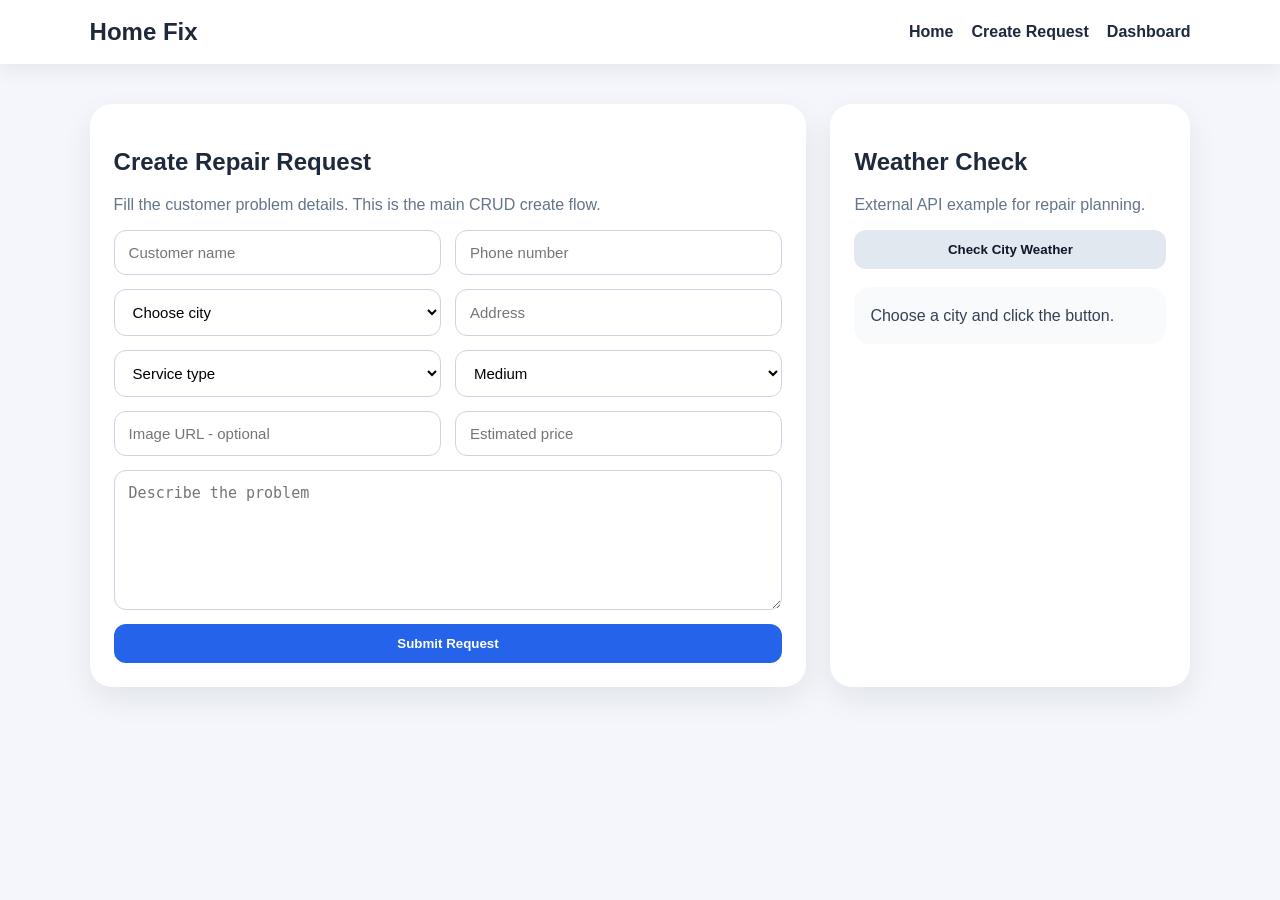
==== pages/create-request.html @ 34289ef5 "Initial frontend setup with Home Fix pages and API integration" ====
<!DOCTYPE html>
<html lang="en">
<head>
  <meta charset="UTF-8" />
  <meta name="viewport" content="width=device-width, initial-scale=1.0" />
  <title>Create Request | Home Fix</title>
  <link rel="stylesheet" href="../style/style.css" />
</head>
<body>
  <header class="navbar">
    <div class="logo">Home Fix</div>
    <nav>
      <a href="../index.html">Home</a>
      <a href="create-request.html">Create Request</a>
      <a href="dashboard.html">Dashboard</a>
    </nav>
  </header>

  <main class="page-layout">
    <section class="panel wide">
      <h1>Create Repair Request</h1>
      <p class="muted">Fill the customer problem details. This is the main CRUD create flow.</p>
      <div id="messageBox" class="message hidden"></div>

      <form id="requestForm" class="form grid-form">
        <input id="customerName" type="text" placeholder="Customer name" required />
        <input id="phone" type="text" placeholder="Phone number" required />
        <select id="city" required>
          <option value="">Choose city</option>
          <option value="Arara">Arara</option>
          <option value="Haifa">Haifa</option>
          <option value="Hadera">Hadera</option>
          <option value="Netanya">Netanya</option>
          <option value="Tel Aviv">Tel Aviv</option>
          <option value="Jerusalem">Jerusalem</option>
        </select>
        <input id="address" type="text" placeholder="Address" required />
        <select id="serviceType" required>
          <option value="">Service type</option>
          <option value="plumbing">Plumbing</option>
          <option value="electricity">Electricity</option>
          <option value="air_conditioning">Air conditioning</option>
          <option value="painting">Painting</option>
          <option value="carpentry">Carpentry</option>
          <option value="other">Other</option>
        </select>
        <select id="priority">
          <option value="low">Low</option>
          <option value="medium" selected>Medium</option>
          <option value="high">High</option>
          <option value="urgent">Urgent</option>
        </select>
        <input id="imageUrl" type="url" placeholder="Image URL - optional" />
        <input id="estimatedPrice" type="number" min="0" placeholder="Estimated price" />
        <textarea id="description" placeholder="Describe the problem" required></textarea>
        <button type="submit" class="btn primary full-row">Submit Request</button>
      </form>
    </section>

    <aside class="panel">
      <h2>Weather Check</h2>
      <p class="muted">External API example for repair planning.</p>
      <button id="weatherBtn" class="btn secondary full">Check City Weather</button>
      <div id="weatherBox" class="weather-box">Choose a city and click the button.</div>
    </aside>
  </main>

  <script src="../js/api.js"></script>
  <script src="../js/create-request.js"></script>
</body>
</html>
---- style/style.css ----
* {
  box-sizing: border-box;
}

body {
  margin: 0;
  font-family: Arial, sans-serif;
  background: #f4f6fb;
  color: #1e293b;
}

a {
  color: inherit;
  text-decoration: none;
}

.navbar {
  display: flex;
  align-items: center;
  justify-content: space-between;
  padding: 18px 7%;
  background: #ffffff;
  box-shadow: 0 4px 20px rgba(15, 23, 42, 0.08);
  position: sticky;
  top: 0;
  z-index: 10;
}

.logo {
  font-weight: 800;
  font-size: 24px;
}

nav {
  display: flex;
  gap: 18px;
  font-weight: 600;
}

.hero {
  display: grid;
  grid-template-columns: 1.2fr 0.8fr;
  gap: 28px;
  padding: 70px 7%;
  align-items: center;
}

.hero h1 {
  font-size: 52px;
  line-height: 1.05;
  margin: 16px 0;
}

.hero p {
  font-size: 18px;
  color: #64748b;
  max-width: 640px;
}

.badge {
  display: inline-block;
  padding: 8px 14px;
  border-radius: 999px;
  background: #e0f2fe;
  color: #0369a1;
  font-weight: 700;
}

.actions,
.card-actions,
.panel-header {
  display: flex;
  gap: 12px;
  align-items: center;
  flex-wrap: wrap;
}

.btn {
  border: none;
  border-radius: 12px;
  padding: 12px 18px;
  font-weight: 700;
  cursor: pointer;
  display: inline-block;
  text-align: center;
}

.primary {
  background: #2563eb;
  color: #ffffff;
}

.secondary {
  background: #e2e8f0;
  color: #0f172a;
}

.danger {
  background: #fee2e2;
  color: #991b1b;
}

.full {
  width: 100%;
}

.login-card,
.panel,
.request-card,
.features article,
.stat-card {
  background: #ffffff;
  border-radius: 22px;
  padding: 24px;
  box-shadow: 0 12px 30px rgba(15, 23, 42, 0.08);
}

.form {
  display: flex;
  flex-direction: column;
  gap: 14px;
}

.small-gap {
  margin-top: 16px;
  gap: 10px;
}

input,
select,
textarea {
  width: 100%;
  padding: 13px 14px;
  border: 1px solid #cbd5e1;
  border-radius: 12px;
  font-size: 15px;
  background: #fff;
}

textarea {
  min-height: 140px;
  resize: vertical;
}

.message {
  padding: 12px 14px;
  border-radius: 12px;
  margin: 16px 0;
  font-weight: 700;
}

.message.success {
  background: #dcfce7;
  color: #166534;
}

.message.error {
  background: #fee2e2;
  color: #991b1b;
}

.hidden {
  display: none;
}

.muted {
  color: #64748b;
}

.features {
  display: grid;
  grid-template-columns: repeat(3, 1fr);
  gap: 20px;
  padding: 0 7% 60px;
}

.page-layout,
.dashboard {
  padding: 40px 7%;
}

.page-layout {
  display: grid;
  grid-template-columns: 1fr 360px;
  gap: 24px;
}

.wide {
  width: 100%;
}

.grid-form {
  display: grid;
  grid-template-columns: repeat(2, 1fr);
}

.grid-form textarea,
.full-row {
  grid-column: 1 / -1;
}

.weather-box {
  margin-top: 18px;
  padding: 16px;
  border-radius: 16px;
  background: #f8fafc;
  color: #334155;
  line-height: 1.6;
}

.panel-header {
  justify-content: space-between;
}

.filters {
  display: grid;
  grid-template-columns: repeat(6, 1fr);
  gap: 10px;
  margin: 20px 0;
}

.stats-grid {
  display: grid;
  grid-template-columns: repeat(4, 1fr);
  gap: 12px;
  margin-bottom: 20px;
}

.stat-card span {
  display: block;
  color: #64748b;
  margin-bottom: 8px;
}

.stat-card strong {
  font-size: 28px;
}

.cards-grid {
  display: grid;
  grid-template-columns: repeat(2, 1fr);
  gap: 18px;
}

.card-top {
  display: flex;
  justify-content: space-between;
  gap: 12px;
  align-items: center;
}

.pill {
  border-radius: 999px;
  padding: 6px 10px;
  font-size: 13px;
  font-weight: 800;
  background: #e2e8f0;
}

.pill.urgent {
  background: #fee2e2;
  color: #991b1b;
}

.pill.high {
  background: #ffedd5;
  color: #9a3412;
}

.pill.medium {
  background: #dbeafe;
  color: #1d4ed8;
}

.pill.low {
  background: #dcfce7;
  color: #166534;
}

.details-list {
  list-style: none;
  padding: 0;
  line-height: 1.7;
  color: #475569;
}

.request-image {
  width: 100%;
  max-height: 220px;
  object-fit: cover;
  border-radius: 16px;
  margin-bottom: 14px;
}

.empty {
  padding: 24px;
  background: #f8fafc;
  border-radius: 16px;
}

@media (max-width: 900px) {
  .hero,
  .page-layout,
  .features,
  .cards-grid,
  .stats-grid,
  .filters,
  .grid-form {
    grid-template-columns: 1fr;
  }

  .hero h1 {
    font-size: 38px;
  }
}
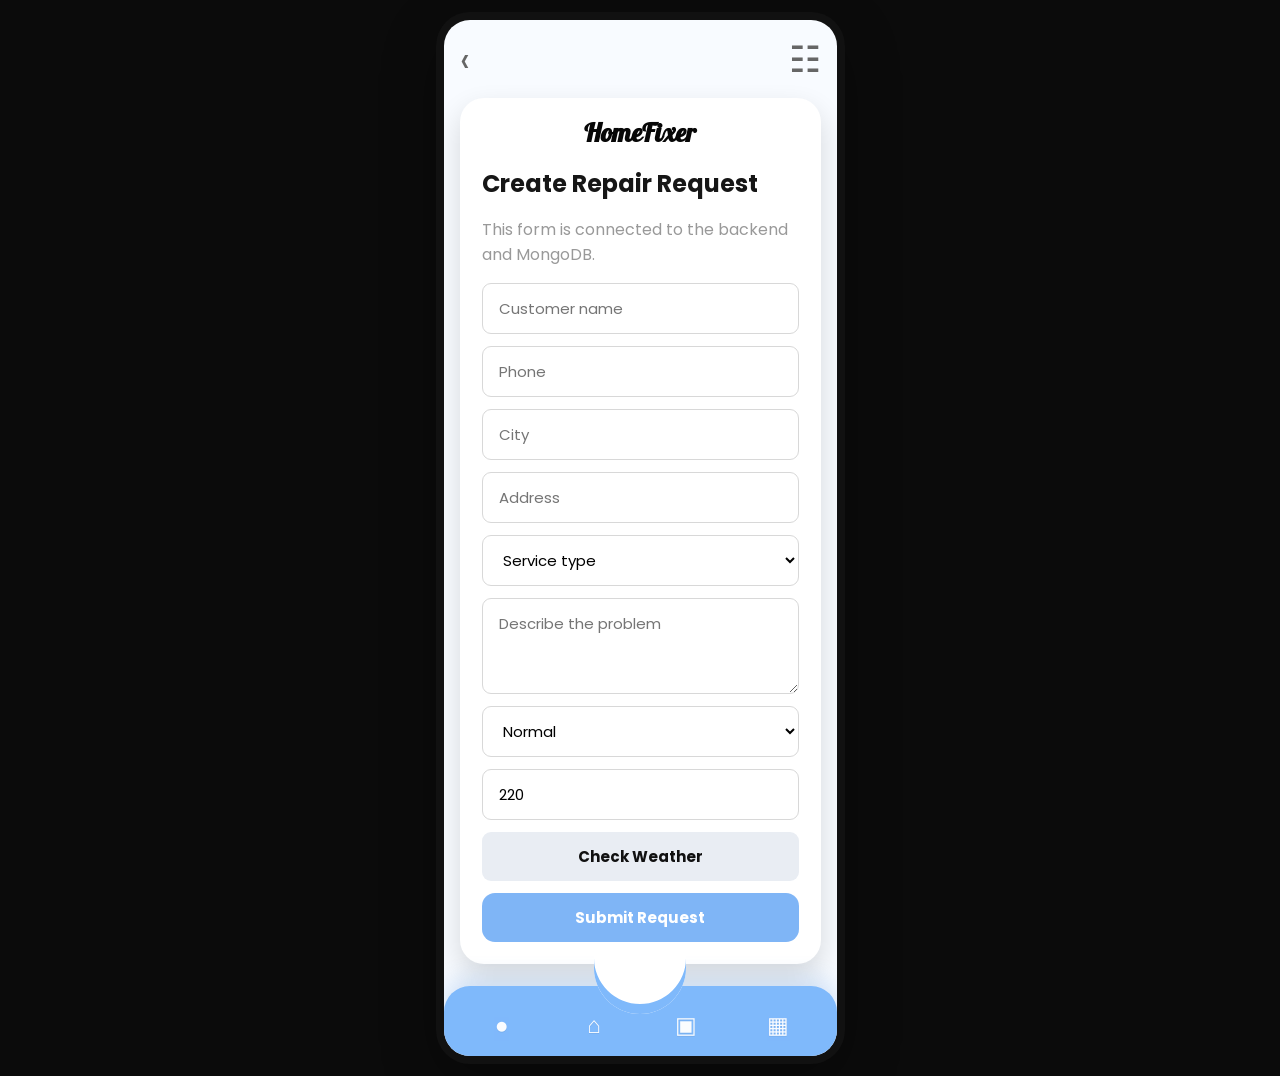
==== commit 4b95895b: "Update client UI to match Figma screens" ====
--- a/pages/create-request.html
+++ b/pages/create-request.html
@@ -3,66 +3,55 @@
 <head>
   <meta charset="UTF-8" />
   <meta name="viewport" content="width=device-width, initial-scale=1.0" />
-  <title>Create Request | Home Fix</title>
+  <title>Home Fixer | Create Request</title>
   <link rel="stylesheet" href="../style/style.css" />
 </head>
 <body>
-  <header class="navbar">
-    <div class="logo">Home Fix</div>
-    <nav>
-      <a href="../index.html">Home</a>
-      <a href="create-request.html">Create Request</a>
-      <a href="dashboard.html">Dashboard</a>
-    </nav>
-  </header>
+  <main class="phone-frame app-phone white-screen request-screen">
+    <header class="top-icons">
+      <a href="home.html" class="icon-link">‹</a>
+      <a href="dashboard.html" class="icon-link">☷</a>
+    </header>
 
-  <main class="page-layout">
-    <section class="panel wide">
-      <h1>Create Repair Request</h1>
-      <p class="muted">Fill the customer problem details. This is the main CRUD create flow.</p>
-      <div id="messageBox" class="message hidden"></div>
+    <section class="request-card">
+      <h1 class="brand small-brand center">HomeFixer</h1>
+      <h2>Create Repair Request</h2>
+      <p class="muted">This form is connected to the backend and MongoDB.</p>
 
-      <form id="requestForm" class="form grid-form">
-        <input id="customerName" type="text" placeholder="Customer name" required />
-        <input id="phone" type="text" placeholder="Phone number" required />
-        <select id="city" required>
-          <option value="">Choose city</option>
-          <option value="Arara">Arara</option>
-          <option value="Haifa">Haifa</option>
-          <option value="Hadera">Hadera</option>
-          <option value="Netanya">Netanya</option>
-          <option value="Tel Aviv">Tel Aviv</option>
-          <option value="Jerusalem">Jerusalem</option>
-        </select>
-        <input id="address" type="text" placeholder="Address" required />
+      <form id="requestForm" class="stack-form">
+        <input id="customerName" placeholder="Customer name" required />
+        <input id="phone" placeholder="Phone" required />
+        <input id="city" placeholder="City" required />
+        <input id="address" placeholder="Address" required />
         <select id="serviceType" required>
           <option value="">Service type</option>
           <option value="plumbing">Plumbing</option>
-          <option value="electricity">Electricity</option>
-          <option value="air_conditioning">Air conditioning</option>
+          <option value="electric">Electric</option>
+          <option value="cleaning">Cleaning</option>
+          <option value="maintenance">Maintenance</option>
           <option value="painting">Painting</option>
           <option value="carpentry">Carpentry</option>
-          <option value="other">Other</option>
         </select>
+        <textarea id="description" placeholder="Describe the problem" required></textarea>
         <select id="priority">
-          <option value="low">Low</option>
-          <option value="medium" selected>Medium</option>
+          <option value="normal">Normal</option>
           <option value="high">High</option>
           <option value="urgent">Urgent</option>
         </select>
-        <input id="imageUrl" type="url" placeholder="Image URL - optional" />
-        <input id="estimatedPrice" type="number" min="0" placeholder="Estimated price" />
-        <textarea id="description" placeholder="Describe the problem" required></textarea>
-        <button type="submit" class="btn primary full-row">Submit Request</button>
+        <input id="estimatedPrice" type="number" placeholder="Estimated price ₪" value="220" />
+        <button type="button" id="weatherBtn" class="btn btn-soft">Check Weather</button>
+        <div id="weatherBox" class="inline-message hidden"></div>
+        <button type="submit" class="btn blue-wide">Submit Request</button>
+        <div id="requestMessage" class="inline-message hidden"></div>
       </form>
     </section>
 
-    <aside class="panel">
-      <h2>Weather Check</h2>
-      <p class="muted">External API example for repair planning.</p>
-      <button id="weatherBtn" class="btn secondary full">Check City Weather</button>
-      <div id="weatherBox" class="weather-box">Choose a city and click the button.</div>
-    </aside>
+    <nav class="bottom-nav figma-nav">
+      <a href="../index.html" title="Profile">●</a>
+      <a href="home.html" title="Home">⌂</a>
+      <a href="messages.html" title="Messages">▣</a>
+      <a href="dashboard.html" title="Cart">▦</a>
+    </nav>
   </main>
 
   <script src="../js/api.js"></script>
--- a/style/style.css
+++ b/style/style.css
@@ -1,315 +1,1231 @@
-* {
-  box-sizing: border-box;
-}
+@import url('https://fonts.googleapis.com/css2?family=Lobster&family=Poppins:wght@300;400;500;600;700;800&display=swap');
+
+:root {
+  --blue: #7fb5f6;
+  --blue-dark: #5ca3f4;
+  --soft-blue: #e8f3ff;
+  --text: #161616;
+  --muted: #747474;
+  --line: #dddddd;
+  --card: #ffffff;
+  --grey: #d9d9d9;
+  --shadow: 0 12px 28px rgba(0, 0, 0, .14);
+  --radius: 22px;
+}
+
+* { box-sizing: border-box; }
 
 body {
   margin: 0;
-  font-family: Arial, sans-serif;
-  background: #f4f6fb;
-  color: #1e293b;
-}
-
-a {
-  color: inherit;
-  text-decoration: none;
-}
-
-.navbar {
-  display: flex;
-  align-items: center;
+  min-height: 100vh;
+  font-family: 'Poppins', Arial, sans-serif;
+  color: var(--text);
+  background: #0b0b0b;
+}
+
+a { color: inherit; text-decoration: none; }
+button, input, select, textarea { font-family: inherit; }
+button, a { cursor: pointer; }
+
+.phone-frame {
+  width: min(100vw, 393px);
+  min-height: 852px;
+  margin: 0 auto;
+  background: #fff;
+  position: relative;
+  overflow: hidden;
+}
+
+.auth-bg {
+  background: #ffffff;
+}
+
+.auth-phone {
+  border-radius: 0 0 18px 18px;
+}
+
+.ios-status {
+  height: 44px;
+  display: flex;
   justify-content: space-between;
-  padding: 18px 7%;
-  background: #ffffff;
-  box-shadow: 0 4px 20px rgba(15, 23, 42, 0.08);
-  position: sticky;
-  top: 0;
-  z-index: 10;
-}
-
-.logo {
+  padding: 12px 22px 0;
+  font-weight: 700;
+  font-size: 14px;
+}
+
+.ios-homebar {
+  width: 140px;
+  height: 5px;
+  border-radius: 20px;
+  background: #000;
+  position: absolute;
+  bottom: 8px;
+  left: 50%;
+  transform: translateX(-50%);
+}
+
+.brand {
+  font-family: 'Lobster', cursive;
+  letter-spacing: .2px;
+}
+
+.brand-dark {
+  font-size: 50px;
+  text-align: center;
+  margin: 78px 0 72px;
+  color: #000;
+}
+
+.small-brand {
+  margin: 0;
+  font-size: 26px;
+  line-height: 1;
+  color: #070707;
+}
+
+.center { text-align: center; }
+
+.signin-content {
+  padding: 0 20px;
+  text-align: center;
+}
+
+.signin-content h2 {
+  font-size: 18px;
+  margin: 0 0 8px;
+}
+
+.signin-content p {
+  margin: 0 0 28px;
+  font-size: 16px;
+}
+
+.stack-form {
+  display: grid;
+  gap: 12px;
+}
+
+input, select, textarea {
+  width: 100%;
+  border: 1px solid #d8d8d8;
+  border-radius: 9px;
+  padding: 13px 16px;
+  font-size: 15px;
+  background: #fff;
+  outline: none;
+}
+
+textarea {
+  min-height: 96px;
+  resize: vertical;
+}
+
+.btn {
+  display: inline-flex;
+  align-items: center;
+  justify-content: center;
+  border: 0;
+  border-radius: 9px;
+  padding: 13px 18px;
+  font-weight: 700;
+  font-size: 15px;
+}
+
+.btn-black {
+  background: #000;
+  color: #fff;
+}
+
+.blue-wide {
+  background: var(--blue);
+  color: #fff;
+  border-radius: 13px;
+}
+
+.btn-soft {
+  background: #e9edf3;
+  color: #111;
+}
+
+.divider {
+  display: grid;
+  grid-template-columns: 1fr auto 1fr;
+  align-items: center;
+  gap: 14px;
+  color: #888;
+  margin: 32px 0;
+}
+
+.divider span { height: 1px; background: #e2e2e2; }
+.divider b { font-weight: 400; }
+
+.social-btn {
+  height: 43px;
+  border-radius: 8px;
+  background: #eee;
+  display: flex;
+  justify-content: center;
+  align-items: center;
+  margin-bottom: 12px;
+  gap: 12px;
+  font-size: 15px;
+}
+
+.google-g { color: #4285f4; font-weight: 800; font-size: 20px; }
+.apple-logo { color: #000; font-size: 18px; }
+
+.terms {
+  font-size: 13px !important;
+  color: #888;
+  line-height: 1.5;
+  margin-top: 32px !important;
+}
+
+.app-phone {
+  min-height: 852px;
+  padding: 22px 16px 92px;
+  background: #fff;
+}
+
+.white-screen { background: #fff; }
+
+.home-header {
+  display: flex;
+  justify-content: space-between;
+  align-items: flex-start;
+  margin-bottom: 36px;
+}
+
+.home-header p {
+  margin: 4px 0 0;
+  color: #777;
+  font-size: 15px;
+}
+
+.avatar {
+  width: 48px;
+  height: 48px;
+  border-radius: 15px;
+  background:
+    radial-gradient(circle at 50% 36%, #333 0 14%, transparent 15%),
+    radial-gradient(circle at 50% 78%, #d9bba0 0 33%, transparent 34%),
+    linear-gradient(135deg, #e8eff7, #fff);
+  box-shadow: 0 8px 18px rgba(0,0,0,.14);
+}
+
+.search-row {
+  display: grid;
+  grid-template-columns: 1fr 56px;
+  gap: 14px;
+  align-items: center;
+  margin-bottom: 26px;
+}
+
+.search-box {
+  height: 54px;
+  border-radius: 15px;
+  background: #fff;
+  box-shadow: var(--shadow);
+  display: flex;
+  align-items: center;
+  gap: 14px;
+  padding: 0 18px;
+  color: #5f606a;
+  font-weight: 600;
+}
+
+.search-box:first-letter { font-size: 30px; color: #000; }
+
+.filter-btn {
+  height: 55px;
+  min-width: 55px;
+  border: 0;
+  border-radius: 15px;
+  background: var(--blue);
+  font-size: 26px;
+  display: flex;
+  align-items: center;
+  justify-content: center;
+}
+
+.chips {
+  display: flex;
+  gap: 12px;
+  overflow-x: auto;
+  padding: 0 0 12px;
+  margin-bottom: 10px;
+}
+
+.chip {
+  border: 0;
+  white-space: nowrap;
+  background: #f0f0f4;
+  padding: 12px 20px;
+  border-radius: 15px;
+  font-weight: 700;
+  color: #444;
+}
+
+.chip.active {
+  background: var(--blue);
+  color: #fff;
+  box-shadow: 0 10px 18px rgba(84, 149, 235, .35);
+}
+
+.provider-grid {
+  display: grid;
+  grid-template-columns: 1fr 1fr;
+  gap: 18px;
+  padding-bottom: 34px;
+}
+
+.provider-card {
+  min-height: 205px;
+  background: #fff;
+  border-radius: 18px;
+  padding: 16px 12px;
+  box-shadow: 0 8px 20px rgba(0,0,0,.12);
+  display: flex;
+  flex-direction: column;
+  justify-content: space-between;
+}
+
+.provider-card p {
+  color: #666;
+  font-weight: 700;
+  line-height: 1.18;
+  margin: 8px 0;
+}
+
+.provider-logo {
+  text-align: center;
+  display: grid;
+  place-items: center;
+  gap: 1px;
+  min-height: 86px;
+}
+
+.provider-logo span {
+  display: grid;
+  place-items: center;
+  font-size: 42px;
+  line-height: 1;
+}
+
+.provider-logo strong {
+  display: block;
+  letter-spacing: 1px;
+  font-size: 17px;
+}
+
+.provider-logo small {
+  display: block;
+  font-size: 7px;
+  letter-spacing: 4px;
+}
+
+.logo-horse span {
+  width: 74px;
+  height: 74px;
+  background: #000;
+  color: #fff;
+  font-size: 52px;
+}
+
+.logo-horse strong {
+  font-weight: 400;
+  font-size: 24px;
+  margin-top: 6px;
+}
+
+.logo-flash span { color: #e7bc58; font-size: 60px; }
+.logo-flash strong { color: #161d4d; }
+.logo-master span { color: #d9ab4a; font-size: 54px; }
+.logo-master strong { color: #444; }
+.logo-otieno span { color: #3260a6; font-size: 58px; }
+.logo-otieno strong { color: #27346b; }
+
+.stars {
+  font-size: 17px;
+  letter-spacing: 1px;
+  color: #111;
+}
+
+.stars span {
+  font-size: 13px;
+  margin-left: 3px;
+}
+
+.floating-plus {
+  position: absolute;
+  left: 50%;
+  bottom: 53px;
+  transform: translateX(-50%);
+  z-index: 5;
+  width: 64px;
+  height: 64px;
+  border-radius: 50%;
+  display: grid;
+  place-items: center;
+  background: var(--blue);
+  color: #fff;
+  font-size: 38px;
+  box-shadow: 0 10px 20px rgba(0,0,0,.2);
+}
+
+.bottom-nav {
+  position: absolute;
+  left: 0;
+  right: 0;
+  bottom: 0;
+  height: 72px;
+  border-radius: 24px 24px 0 0;
+  background: var(--blue);
+  display: grid;
+  grid-template-columns: repeat(4, 1fr);
+  align-items: center;
+  padding-bottom: 12px;
+}
+
+.bottom-nav a {
+  text-align: center;
+  color: #fff;
+  font-size: 23px;
+  opacity: .9;
+}
+
+.bottom-nav a.active {
+  transform: translateY(-2px);
   font-weight: 800;
-  font-size: 24px;
-}
-
-nav {
-  display: flex;
-  gap: 18px;
-  font-weight: 600;
-}
-
-.hero {
-  display: grid;
-  grid-template-columns: 1.2fr 0.8fr;
-  gap: 28px;
-  padding: 70px 7%;
-  align-items: center;
-}
-
-.hero h1 {
-  font-size: 52px;
-  line-height: 1.05;
-  margin: 16px 0;
-}
-
-.hero p {
-  font-size: 18px;
-  color: #64748b;
-  max-width: 640px;
-}
-
-.badge {
-  display: inline-block;
-  padding: 8px 14px;
-  border-radius: 999px;
-  background: #e0f2fe;
-  color: #0369a1;
+}
+
+.top-icons {
+  display: flex;
+  justify-content: space-between;
+  align-items: center;
+}
+
+.icon-link {
+  font-size: 36px;
+  color: #666;
+  line-height: 1;
+}
+
+.provider-details {
+  text-align: left;
+  padding: 16px 0 0;
+}
+
+.provider-details .provider-logo {
+  margin: 0 auto 18px;
+}
+
+.provider-details .provider-logo span {
+  margin: 0 auto;
+}
+
+.provider-details .stars {
+  margin: 24px 0 14px;
+}
+
+.provider-name-line {
+  color: #555;
   font-weight: 700;
 }
 
-.actions,
-.card-actions,
-.panel-header {
-  display: flex;
-  gap: 12px;
-  align-items: center;
-  flex-wrap: wrap;
-}
-
-.btn {
-  border: none;
+.provider-copy {
+  color: #555;
+  line-height: 1.25;
+  font-size: 15px;
+}
+
+.provider-actions {
+  position: absolute;
+  left: 16px;
+  right: 16px;
+  bottom: 56px;
+  display: grid;
+  grid-template-columns: 1fr auto 1fr;
+  gap: 14px;
+  align-items: center;
+}
+
+.pill-blue {
+  border: 0;
+  background: var(--blue);
+  color: #fff;
   border-radius: 12px;
-  padding: 12px 18px;
+  padding: 10px 12px;
+  text-align: center;
+  font-weight: 500;
+}
+
+.provider-actions span {
+  color: #999;
   font-weight: 700;
-  cursor: pointer;
-  display: inline-block;
+}
+
+.provider-note {
+  position: absolute;
+  left: 16px;
+  right: 16px;
+  bottom: 28px;
+}
+
+.muted { color: #999; }
+
+.modal-overlay {
+  position: absolute;
+  inset: 0;
+  background: rgba(220,220,220,.78);
+  display: grid;
+  place-items: center;
+  z-index: 20;
+}
+
+.hidden { display: none !important; }
+
+.phone-modal {
+  width: 270px;
+  min-height: 170px;
+  border-radius: 24px;
+  background: #fff;
+  box-shadow: var(--shadow);
+  padding: 22px;
+  position: relative;
+  display: grid;
+  place-items: center;
+}
+
+.back-mini {
+  position: absolute;
+  left: 18px;
+  top: 10px;
+  border: 0;
+  background: transparent;
+  font-size: 34px;
+  color: #666;
+}
+
+.phone-modal h2 {
+  color: #676974;
+  font-size: 25px;
+  margin: 20px 0 10px;
+}
+
+.call-btn {
+  background: #d8d8d8;
+  color: #65666c;
+  min-width: 185px;
+  border-radius: 22px;
+  padding: 12px;
   text-align: center;
-}
-
-.primary {
-  background: #2563eb;
-  color: #ffffff;
-}
-
-.secondary {
-  background: #e2e8f0;
-  color: #0f172a;
-}
-
-.danger {
-  background: #fee2e2;
-  color: #991b1b;
-}
-
-.full {
-  width: 100%;
-}
-
-.login-card,
-.panel,
-.request-card,
-.features article,
-.stat-card {
-  background: #ffffff;
-  border-radius: 22px;
-  padding: 24px;
-  box-shadow: 0 12px 30px rgba(15, 23, 42, 0.08);
-}
-
-.form {
+  font-weight: 700;
+}
+
+.message-top {
+  display: grid;
+  grid-template-columns: 36px 1fr 36px;
+  align-items: center;
+  margin-bottom: 24px;
+}
+
+.message-top h1 {
+  text-align: center;
+  font-size: 17px;
+  margin: 0;
+}
+
+.notify-row {
+  display: flex;
+  align-items: center;
+  gap: 8px;
+  font-size: 11px;
+  color: #777;
+  border-bottom: 1px solid #eee;
+  padding-bottom: 16px;
+}
+
+.switch { margin-left: auto; }
+.switch input { display: none; }
+.switch i {
+  width: 30px;
+  height: 16px;
+  background: #aaa;
+  border-radius: 20px;
+  display: block;
+  position: relative;
+}
+.switch i::before {
+  content: '';
+  position: absolute;
+  width: 13px;
+  height: 13px;
+  border-radius: 50%;
+  background: #fff;
+  top: 1.5px;
+  left: 2px;
+}
+
+.message-item {
+  display: grid;
+  grid-template-columns: 42px 1fr auto;
+  gap: 10px;
+  align-items: center;
+  border-bottom: 1px solid #eee;
+  padding: 15px 0;
+  position: relative;
+}
+
+.message-item strong { font-size: 12px; }
+.message-item p { margin: 4px 0 0; font-size: 11px; color: #777; }
+.message-item time { font-size: 10px; color: #aaa; }
+
+.blue-text { color: #4f9af4 !important; }
+
+.unread-dot {
+  width: 9px;
+  height: 9px;
+  border-radius: 50%;
+  background: #61a9ff;
+  position: absolute;
+  right: 0;
+  bottom: 12px;
+}
+
+.mini-logo {
+  width: 30px;
+  height: 30px;
+  display: grid;
+  place-items: center;
+  background: #eee;
+}
+
+.horse-mini { background: #000; color: #fff; }
+.flash-mini { color: #2c60b4; }
+
+.chat-screen {
+  padding-bottom: 66px;
+}
+
+.chat-logo-area {
+  display: grid;
+  place-items: center;
+  min-height: 140px;
+}
+
+.chat-logo-area .provider-logo {
+  transform: scale(.72);
+}
+
+.chat-thread {
   display: flex;
   flex-direction: column;
   gap: 14px;
 }
 
-.small-gap {
-  margin-top: 16px;
+.bubble {
+  max-width: 250px;
+  border-radius: 14px;
+  padding: 12px 16px;
+  line-height: 1.2;
+  font-size: 13px;
+  box-shadow: 0 8px 16px rgba(0,0,0,.12);
+}
+
+.bubble.provider {
+  background: #d9d9d9;
+  align-self: flex-start;
+}
+
+.bubble.me {
+  background: var(--blue);
+  color: #fff;
+  align-self: flex-end;
+}
+
+.summary {
+  font-size: 12px;
+  max-width: 290px;
+}
+
+.confirm-pill {
+  align-self: flex-end;
+  background: var(--blue);
+  color: #fff;
+  border-radius: 12px;
+  padding: 9px 14px;
+  font-size: 12px;
+}
+
+.payment-prompt {
+  display: flex;
+  gap: 14px;
+  align-self: flex-end;
+  font-size: 10px;
+  align-items: center;
+}
+
+.payment-prompt span {
+  background: #fff;
+  box-shadow: var(--shadow);
+  padding: 8px 10px;
+  border-radius: 10px;
+  font-weight: 700;
+}
+
+.payment-prompt a {
+  background: #46a832;
+  color: #fff;
+  border-radius: 4px;
+  padding: 7px 14px;
+}
+
+.chat-input {
+  position: absolute;
+  left: 12px;
+  right: 12px;
+  bottom: 12px;
+  display: grid;
+  grid-template-columns: 32px 1fr 32px;
+  align-items: center;
+  gap: 6px;
+}
+
+.plus-chat {
+  width: 29px;
+  height: 29px;
+  border-radius: 50%;
+  display: grid;
+  place-items: center;
+  background: var(--blue);
+  color: #fff;
+  font-size: 22px;
+}
+
+.chat-input input {
+  background: #ddd;
+  border: 0;
+  height: 31px;
+  border-radius: 18px;
+  padding: 0 16px;
+  font-size: 12px;
+}
+
+.chat-input button {
+  border: 0;
+  background: #ddd;
+  height: 31px;
+  border-radius: 18px;
+  color: #777;
+}
+
+.attach-thread {
+  min-height: 300px;
+}
+
+.attach-panel {
+  position: absolute;
+  left: 10px;
+  right: 10px;
+  bottom: 52px;
+  background: #d3d3d3;
+  border-radius: 18px;
+  padding: 13px;
+}
+
+.grabber {
+  width: 42px;
+  height: 4px;
+  border-radius: 10px;
+  background: #888;
+  margin: 0 auto 10px;
+}
+
+.photos-row {
+  display: grid;
+  grid-template-columns: 86px 1fr 1fr;
+  gap: 8px;
+  align-items: center;
+  position: relative;
+}
+
+.photos-row a {
+  position: absolute;
+  right: 4px;
+  top: -8px;
+  color: var(--blue-dark);
+  font-size: 14px;
+}
+
+.camera-tile, .photo-tile {
+  height: 82px;
+  border-radius: 16px;
+  border: 0;
+}
+
+.camera-tile {
+  background: #aaa;
+  color: #fff;
+  font-size: 31px;
+}
+
+.photo-tile {
+  background-size: cover;
+  background-position: center;
+  position: relative;
+}
+
+.photo-one {
+  background-image: linear-gradient(45deg, #e6e6e6, #c2c2c2);
+}
+
+.photo-two {
+  background-image: linear-gradient(135deg, #dfd1b5, #8eb46f);
+}
+
+.photo-tile b {
+  position: absolute;
+  right: 8px;
+  top: 8px;
+  width: 18px;
+  height: 18px;
+  border: 3px solid #fff;
+  border-radius: 50%;
+}
+
+.attach-panel hr {
+  border: 0;
+  border-top: 1px solid #9d9d9d;
+}
+
+.attach-panel button:not(.camera-tile) {
+  display: block;
+  border: 0;
+  background: rgba(255,255,255,.45);
+  color: #fff;
+  padding: 5px 14px;
+  border-radius: 18px;
+  margin: 7px 0;
+  font-weight: 800;
+}
+
+.payment-screen {
+  padding: 20px 24px;
+}
+
+.payment-content h1 {
+  font-size: 17px;
+  margin: 28px 0 26px;
+}
+
+.price-row, .total-row {
+  display: flex;
+  justify-content: space-between;
+  align-items: center;
+  margin: 18px 20px;
+  color: #747474;
+  font-size: 18px;
+}
+
+.total-row {
+  color: #000;
+  font-weight: 800;
+  font-size: 20px;
+}
+
+.payment-content hr {
+  border: 0;
+  border-top: 1px solid #999;
+  margin: 14px 10px;
+}
+
+.payment-content h2 {
+  font-size: 18px;
+}
+
+.card-option {
+  min-height: 72px;
+  border-radius: 18px;
+  display: grid;
+  grid-template-columns: 92px 1fr 24px;
+  align-items: center;
   gap: 10px;
-}
-
-input,
-select,
-textarea {
-  width: 100%;
-  padding: 13px 14px;
-  border: 1px solid #cbd5e1;
-  border-radius: 12px;
-  font-size: 15px;
+  padding: 13px;
+  margin: 16px 0;
+  background: #ddd;
+  box-shadow: var(--shadow);
+}
+
+.card-option.selected {
+  background: #763a20;
+  color: #fff;
+}
+
+.card-option input {
+  width: 22px;
+}
+
+.mc-logo {
+  width: 86px;
+  height: 42px;
+  border-radius: 20px;
+  background: radial-gradient(circle at 35% 50%, #c53628 0 38%, transparent 39%),
+              radial-gradient(circle at 62% 50%, #efb23e 0 38%, transparent 39%);
+  color: #fff;
+  display: grid;
+  place-items: center;
+  font-weight: 800;
+  font-style: italic;
+  font-size: 13px;
+}
+
+.visa-logo {
+  color: #2d5ba9;
+  font-size: 30px;
+  font-weight: 800;
+  font-style: italic;
+}
+
+.card-option small {
+  display: block;
+  color: rgba(255,255,255,.65);
+  margin-top: 6px;
+}
+
+.card-option:not(.selected) small {
+  color: #888;
+}
+
+.pay-row {
+  display: grid;
+  grid-template-columns: 1fr 1fr;
+  gap: 20px;
+  align-items: center;
+  margin: 28px 0;
+}
+
+.pay-row div span {
+  color: #888;
+  font-size: 19px;
+}
+
+.pay-row div b {
+  display: block;
+  font-size: 28px;
+}
+
+.pay-btn {
+  border-radius: 18px;
+  height: 62px;
+  font-size: 18px;
+}
+
+.save-card {
+  display: flex;
+  align-items: center;
+  gap: 12px;
+  font-size: 13px;
+  margin: 20px 0;
+}
+
+.save-card input {
+  width: 34px;
+  height: 34px;
+}
+
+.secure-text {
+  color: #777;
+  line-height: 1.45;
+  font-size: 14px;
+}
+
+.success-screen {
+  display: grid;
+  place-items: center;
+}
+
+.success-card {
+  width: 290px;
+  min-height: 360px;
+  border-radius: 24px;
   background: #fff;
-}
-
-textarea {
-  min-height: 140px;
-  resize: vertical;
-}
-
-.message {
-  padding: 12px 14px;
-  border-radius: 12px;
-  margin: 16px 0;
+  box-shadow: var(--shadow);
+  display: grid;
+  justify-items: center;
+  align-content: center;
+  gap: 14px;
+  padding: 24px;
+  text-align: center;
+}
+
+.success-icon {
+  width: 92px;
+  height: 92px;
+  border-radius: 50%;
+  background: var(--blue);
+  color: #fff;
+  display: grid;
+  place-items: center;
+  font-size: 60px;
+  font-weight: 800;
+}
+
+.success-card h1 {
+  color: var(--blue);
+  font-size: 28px;
+  margin: 0;
+}
+
+.success-card p {
+  color: #777;
   font-weight: 700;
-}
-
-.message.success {
-  background: #dcfce7;
-  color: #166534;
-}
-
-.message.error {
-  background: #fee2e2;
-  color: #991b1b;
-}
-
-.hidden {
-  display: none;
-}
-
-.muted {
-  color: #64748b;
-}
-
-.features {
-  display: grid;
-  grid-template-columns: repeat(3, 1fr);
-  gap: 20px;
-  padding: 0 7% 60px;
-}
-
-.page-layout,
-.dashboard {
-  padding: 40px 7%;
-}
-
-.page-layout {
-  display: grid;
-  grid-template-columns: 1fr 360px;
-  gap: 24px;
-}
-
-.wide {
-  width: 100%;
-}
-
-.grid-form {
+  margin: 0;
+}
+
+.success-btn {
+  width: 200px;
+  height: 70px;
+  border-radius: 20px;
+  background: var(--blue);
+  color: #fff;
+  font-size: 20px;
+  margin-top: 20px;
+}
+
+.request-screen, .dashboard-phone {
+  background: #f8fbff;
+}
+
+.request-card {
+  margin-top: 20px;
+  background: #fff;
+  border-radius: 24px;
+  padding: 22px;
+  box-shadow: var(--shadow);
+}
+
+.request-card h2 {
+  margin-bottom: 6px;
+}
+
+.inline-message {
+  border-radius: 14px;
+  padding: 11px 14px;
+  font-weight: 700;
+  font-size: 14px;
+}
+
+.inline-message.success {
+  background: #e2f8e7;
+  color: #2a6834;
+}
+
+.inline-message.error {
+  background: #ffe6e6;
+  color: #9b1c1c;
+}
+
+.inline-message.warning {
+  background: #fff4d8;
+  color: #7a5300;
+}
+
+.dashboard-tools {
+  display: grid;
+  grid-template-columns: 1fr 1fr;
+  gap: 10px;
+}
+
+.dashboard-tools input,
+.dashboard-tools select,
+.dashboard-tools button {
+  min-height: 42px;
+  padding: 8px 10px;
+  font-size: 13px;
+}
+
+.stats-grid {
   display: grid;
   grid-template-columns: repeat(2, 1fr);
-}
-
-.grid-form textarea,
-.full-row {
-  grid-column: 1 / -1;
-}
-
-.weather-box {
-  margin-top: 18px;
-  padding: 16px;
-  border-radius: 16px;
-  background: #f8fafc;
-  color: #334155;
-  line-height: 1.6;
-}
-
-.panel-header {
-  justify-content: space-between;
-}
-
-.filters {
-  display: grid;
-  grid-template-columns: repeat(6, 1fr);
-  gap: 10px;
-  margin: 20px 0;
-}
-
-.stats-grid {
-  display: grid;
-  grid-template-columns: repeat(4, 1fr);
   gap: 12px;
-  margin-bottom: 20px;
+  margin: 18px 0;
+}
+
+.stat-card {
+  background: #fff;
+  border-radius: 18px;
+  padding: 18px;
+  box-shadow: 0 8px 18px rgba(0,0,0,.07);
 }
 
 .stat-card span {
   display: block;
-  color: #64748b;
-  margin-bottom: 8px;
-}
-
-.stat-card strong {
-  font-size: 28px;
-}
-
-.cards-grid {
-  display: grid;
-  grid-template-columns: repeat(2, 1fr);
-  gap: 18px;
-}
-
-.card-top {
+  color: #68738a;
+  font-size: 15px;
+  margin-bottom: 6px;
+}
+
+.stat-card b {
+  font-size: 31px;
+}
+
+.request-list {
+  display: grid;
+  gap: 16px;
+  padding-bottom: 28px;
+}
+
+.request-item {
+  background: #fff;
+  border-radius: 22px;
+  padding: 18px;
+  box-shadow: 0 8px 18px rgba(0,0,0,.08);
+}
+
+.request-head {
   display: flex;
   justify-content: space-between;
+  align-items: center;
+}
+
+.request-head h2 {
+  margin: 0 0 12px;
+  font-size: 21px;
+}
+
+.priority {
+  border-radius: 16px;
+  padding: 6px 14px;
+  background: #eef2f7;
+  font-weight: 800;
+  color: #555;
+}
+
+.priority.high, .priority.urgent {
+  background: #fff1d9;
+  color: #9c4b1b;
+}
+
+.request-item p {
+  color: #3f4758;
+}
+
+.request-item select {
+  margin: 14px 0;
+}
+
+.card-actions {
+  display: flex;
   gap: 12px;
-  align-items: center;
-}
-
-.pill {
-  border-radius: 999px;
-  padding: 6px 10px;
-  font-size: 13px;
+}
+
+.delete-btn {
+  background: #f6dddd;
+  color: #8d2020;
+}
+
+.empty-state {
+  text-align: center;
+  padding: 22px;
+}
+
+@media (min-width: 700px) {
+  body {
+    display: grid;
+    place-items: start center;
+    padding: 20px;
+  }
+
+  .phone-frame {
+    border-radius: 26px;
+    box-shadow: 0 0 0 8px #111, 0 20px 60px rgba(0,0,0,.4);
+  }
+}
+
+
+/* Patch: Figma bottom banner and clean chat behavior */
+.bottom-nav.figma-nav,
+.bottom-nav {
+  position: absolute;
+  left: 0;
+  right: 0;
+  bottom: 0;
+  height: 70px;
+  background: #7fb9fb;
+  display: grid;
+  grid-template-columns: repeat(4, 1fr);
+  align-items: center;
+  padding: 20px 12px 10px;
+  border-radius: 26px 26px 0 0;
+  overflow: visible;
+  box-shadow: 0 -8px 22px rgba(70, 135, 220, .22);
+}
+
+.bottom-nav.figma-nav::before,
+.bottom-nav::before {
+  content: "";
+  position: absolute;
+  left: 50%;
+  top: -30px;
+  width: 92px;
+  height: 58px;
+  transform: translateX(-50%);
+  background: #fff;
+  border-radius: 0 0 50px 50px;
+  box-shadow: inset 0 -10px 0 #7fb9fb;
+  z-index: 0;
+}
+
+.bottom-nav.figma-nav a,
+.bottom-nav a {
+  position: relative;
+  z-index: 1;
+  color: #fff;
+  font-size: 23px;
+  line-height: 1;
+  opacity: .96;
+  text-align: center;
+  text-shadow: 0 1px 0 rgba(0,0,0,.06);
+}
+
+.bottom-nav.figma-nav a.active,
+.bottom-nav a.active {
+  transform: translateY(-2px);
   font-weight: 800;
-  background: #e2e8f0;
-}
-
-.pill.urgent {
-  background: #fee2e2;
-  color: #991b1b;
-}
-
-.pill.high {
-  background: #ffedd5;
-  color: #9a3412;
-}
-
-.pill.medium {
-  background: #dbeafe;
-  color: #1d4ed8;
-}
-
-.pill.low {
-  background: #dcfce7;
-  color: #166534;
-}
-
-.details-list {
-  list-style: none;
-  padding: 0;
-  line-height: 1.7;
-  color: #475569;
-}
-
-.request-image {
-  width: 100%;
-  max-height: 220px;
-  object-fit: cover;
-  border-radius: 16px;
-  margin-bottom: 14px;
-}
-
-.empty {
-  padding: 24px;
-  background: #f8fafc;
-  border-radius: 16px;
-}
-
-@media (max-width: 900px) {
-  .hero,
-  .page-layout,
-  .features,
-  .cards-grid,
-  .stats-grid,
-  .filters,
-  .grid-form {
-    grid-template-columns: 1fr;
-  }
-
-  .hero h1 {
-    font-size: 38px;
-  }
-}
+}
+
+.floating-plus {
+  bottom: 43px !important;
+  width: 64px !important;
+  height: 64px !important;
+  z-index: 8 !important;
+  background: #7fb9fb !important;
+  border: 0 !important;
+  box-shadow: 0 10px 18px rgba(0,0,0,.25) !important;
+}
+
+.chat-thread {
+  min-height: 520px;
+}
+
+.chat-thread .payment-prompt,
+.chat-thread .confirm-pill {
+  margin-top: -4px;
+}
+
+.chat-screen .chat-logo-area {
+  min-height: 155px;
+}
+
+.chat-screen .provider-logo {
+  transform: scale(.62);
+}
+
+.message-item {
+  cursor: pointer;
+}
+
+.provider-actions #sendMessage {
+  background: #7fb9fb;
+}
